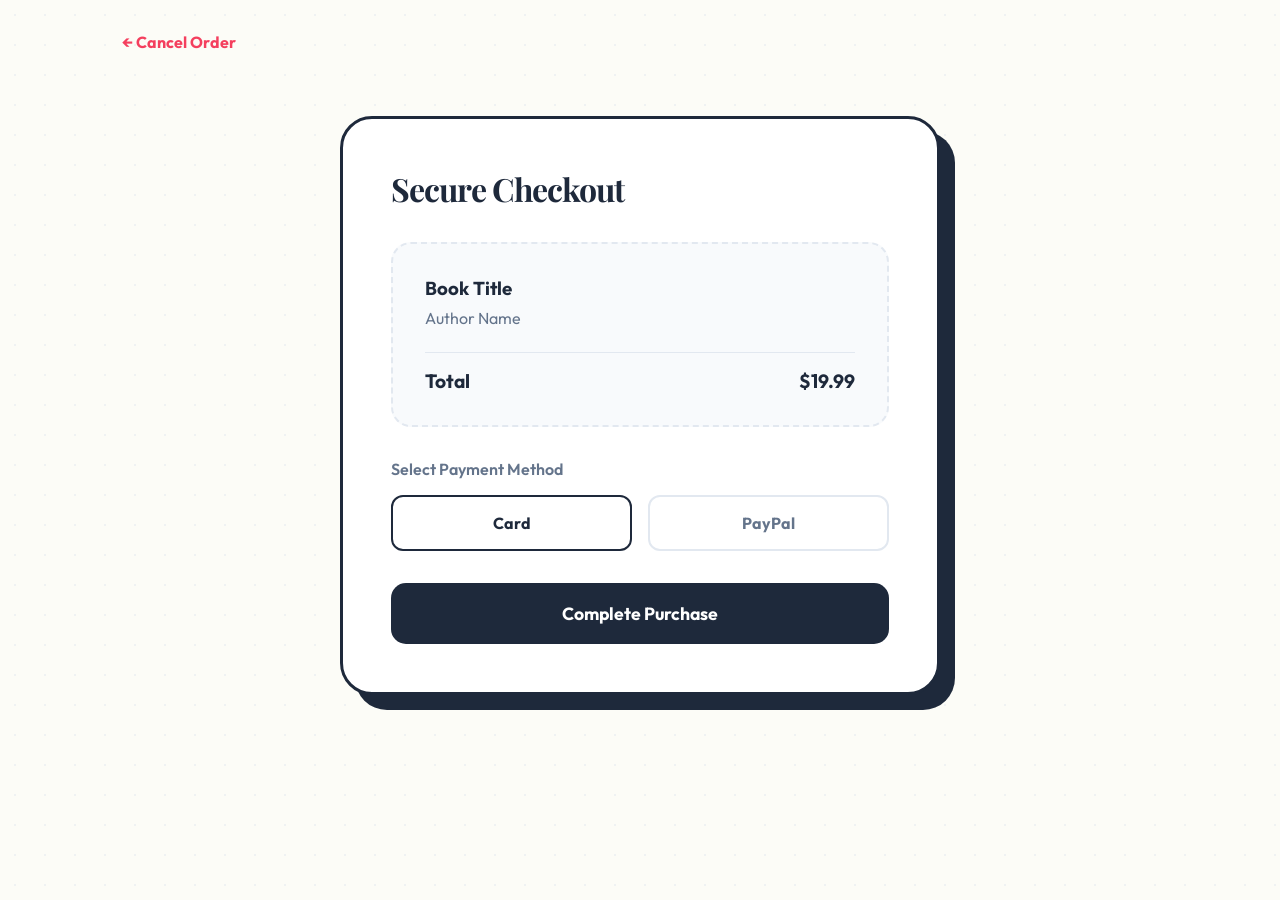
==== checkout.html @ 8798975a "Initial commit: MY BOOK SELF app" ====
<!DOCTYPE html>
<html lang="en">
<head>
    <meta charset="UTF-8">
    <meta name="viewport" content="width=device-width, initial-scale=1.0">
    <title>Checkout | MY BOOK SELF</title>
    <link rel="stylesheet" href="style.css">
    <style>
        .checkout-container {
            max-width: 600px;
            margin: 4rem auto;
            padding: 3rem;
            background: white;
            border-radius: 32px;
            border: 3px solid var(--text-main);
            box-shadow: 15px 15px 0px var(--text-main);
        }
        .order-summary {
            background: #f8fafc;
            padding: 2rem;
            border-radius: 20px;
            margin: 2rem 0;
            border: 2px dashed var(--border-light);
        }
        .payment-method {
            display: grid;
            gap: 1rem;
            margin-top: 2rem;
        }
        .pay-btn {
            background: var(--text-main);
            color: white;
            padding: 1.2rem;
            border-radius: 15px;
            font-weight: 700;
            border: none;
            cursor: pointer;
            font-size: 1.1rem;
            transition: var(--transition-bounce);
        }
        .pay-btn:hover {
            transform: translateY(-4px);
            box-shadow: 0 10px 20px rgba(30, 41, 59, 0.2);
        }
    </style>
</head>
<body>
    <div class="container">
        <a href="index.html" style="color: var(--accent-primary); text-decoration: none; font-weight: 700;">← Cancel Order</a>
        <div class="checkout-container">
            <h1 class="logo" style="font-size: 2rem; margin-bottom: 2rem;">Secure Checkout</h1>
            
            <div class="order-summary">
                <h3 id="bookTitle" style="margin-bottom: 0.5rem;">Book Title</h3>
                <p id="bookAuthor" style="color: var(--text-muted); margin-bottom: 1.5rem;">Author Name</p>
                <div style="display: flex; justify-content: space-between; font-weight: 700; font-size: 1.2rem; border-top: 1px solid var(--border-light); padding-top: 1rem;">
                    <span>Total</span>
                    <span>$19.99</span>
                </div>
            </div>

            <div class="payment-method">
                <p style="font-weight: 600; color: var(--text-muted);">Select Payment Method</p>
                <div style="display: flex; gap: 1rem;">
                    <div style="flex: 1; padding: 1rem; border: 2px solid var(--text-main); border-radius: 12px; text-align: center; font-weight: 700;">Card</div>
                    <div style="flex: 1; padding: 1rem; border: 2px solid var(--border-light); border-radius: 12px; text-align: center; font-weight: 700; color: var(--text-muted);">PayPal</div>
                </div>
            </div>

            <button class="pay-btn" style="width: 100%; margin-top: 2rem;">Complete Purchase</button>
        </div>
    </div>

    <script>
        const params = new URLSearchParams(window.location.search);
        const title = params.get('title');
        const author = params.get('author');
        
        if (title) document.getElementById('bookTitle').innerText = title;
        if (author) document.getElementById('bookAuthor').innerText = author;
    </script>
</body>
</html>
---- style.css ----
@import url('https://fonts.googleapis.com/css2?family=Outfit:wght@300;400;600;700&family=Playfair+Display:wght@700&display=swap');

:root {
    --bg-main: #fcfcf7;
    --bg-card: #ffffff;
    --accent-primary: #f43f5e; /* Vibrant Coral */
    --accent-secondary: #0ea5e9; /* Sky Blue */
    --text-main: #1e293b;
    --text-muted: #64748b;
    --border-light: #e2e8f0;
    --shadow-soft: 0 10px 25px -5px rgba(0, 0, 0, 0.05), 0 8px 10px -6px rgba(0, 0, 0, 0.05);
    --shadow-hover: 0 20px 25px -5px rgba(0, 0, 0, 0.1), 0 10px 10px -5px rgba(0, 0, 0, 0.04);
    --transition-bounce: all 0.5s cubic-bezier(0.34, 1.56, 0.64, 1);
}

* {
    margin: 0;
    padding: 0;
    box-sizing: border-box;
    font-family: 'Outfit', sans-serif;
}

body {
    background-color: var(--bg-main);
    color: var(--text-main);
    min-height: 100vh;
    padding-bottom: 5rem;
}

/* Background Pattern */
body::before {
    content: '';
    position: fixed;
    top: 0;
    left: 0;
    width: 100%;
    height: 100%;
    background-image: radial-gradient(#e2e8f0 1px, transparent 1px);
    background-size: 30px 30px;
    z-index: -1;
    opacity: 0.5;
}

.container {
    max-width: 1100px;
    margin: 0 auto;
    padding: 2rem;
}

header {
    display: flex;
    justify-content: space-between;
    align-items: center;
    margin-bottom: 4rem;
    padding: 2rem 0;
    gap: 2rem;
    flex-wrap: wrap;
}

.logo {
    font-family: 'Playfair Display', serif;
    font-size: 2.2rem;
    color: var(--text-main);
    letter-spacing: -1px;
}

.logo span {
    color: var(--accent-primary);
}

.search-bar {
    background: var(--bg-card);
    border: 2px solid var(--text-main);
    padding: 0.8rem 1.5rem;
    border-radius: 50px;
    display: flex;
    align-items: center;
    width: 100%;
    max-width: 350px;
    box-shadow: 4px 4px 0px var(--text-main);
    transition: var(--transition-bounce);
}

.search-bar:focus-within {
    transform: translate(-2px, -2px);
    box-shadow: 6px 6px 0px var(--text-main);
}

.search-bar input {
    background: transparent;
    border: none;
    outline: none;
    width: 100%;
    font-size: 1rem;
    color: var(--text-main);
}

/* Filter Navigation */
.filters {
    display: flex;
    gap: 1rem;
    margin-bottom: 3rem;
    overflow-x: auto;
    padding: 0.5rem 0;
}

.filter-btn {
    background: var(--bg-card);
    border: 2px solid var(--border-light);
    padding: 0.7rem 1.5rem;
    border-radius: 15px;
    cursor: pointer;
    font-weight: 600;
    color: var(--text-muted);
    transition: var(--transition-bounce);
    white-space: nowrap;
}

.filter-btn:hover {
    border-color: var(--text-main);
    color: var(--text-main);
    transform: translateY(-2px);
}

.filter-btn.active {
    background: var(--text-main);
    color: white;
    border-color: var(--text-main);
    box-shadow: 0 10px 20px rgba(30, 41, 59, 0.2);
}

/* Book Grid */
.book-grid {
    display: grid;
    grid-template-columns: repeat(auto-fill, minmax(250px, 1fr));
    gap: 3rem;
}

.book-card {
    background: var(--bg-card);
    border-radius: 24px;
    padding: 1.2rem;
    border: 2px solid var(--border-light);
    transition: var(--transition-bounce);
    position: relative;
}

.book-card:hover {
    transform: translateY(-12px) rotate(1deg);
    border-color: var(--text-main);
    box-shadow: 12px 12px 0px rgba(30, 41, 59, 0.05);
}

.book-cover-container {
    width: 100%;
    height: 320px;
    border-radius: 16px;
    overflow: hidden;
    margin-bottom: 1.5rem;
    background: #f1f5f9;
    box-shadow: var(--shadow-soft);
}

.book-cover {
    width: 100%;
    height: 100%;
    object-fit: cover;
    transition: var(--transition-bounce);
}

.book-card:hover .book-cover {
    transform: scale(1.05);
}

.book-title {
    font-size: 1.2rem;
    font-weight: 700;
    margin-bottom: 0.4rem;
    color: var(--text-main);
}

.book-author {
    font-size: 0.9rem;
    color: var(--text-muted);
    margin-bottom: 1rem;
}

.status-badge {
    display: inline-block;
    padding: 0.4rem 0.8rem;
    border-radius: 8px;
    font-size: 0.75rem;
    font-weight: 700;
    text-transform: uppercase;
    letter-spacing: 0.5px;
}

.status-reading { background: #fef3c7; color: #92400e; }
.status-want { background: #e0f2fe; color: #075985; }
.status-finished { background: #dcfce7; color: #166534; }

/* Card Actions */
.card-actions {
    display: flex;
    gap: 0.8rem;
    margin-top: 1rem;
}

.card-actions button {
    flex: 1;
    padding: 0.6rem;
    border-radius: 10px;
    font-size: 0.85rem;
    font-weight: 600;
    cursor: pointer;
    transition: var(--transition-bounce);
}

.btn-primary {
    background: var(--text-main);
    color: white;
    border: none;
}

.btn-primary:hover {
    transform: translateY(-2px);
    box-shadow: 0 5px 15px rgba(30, 41, 59, 0.2);
}

.btn-secondary {
    background: transparent;
    border: 2px solid var(--border-light);
    color: var(--text-main);
}

.btn-secondary:hover {
    border-color: var(--text-main);
    background: rgba(30, 41, 59, 0.02);
}

.btn-delete {
    background: none;
    border: none;
    color: #f43f5e;
    font-size: 0.8rem;
    font-weight: 600;
    cursor: pointer;
    opacity: 0.6;
    transition: 0.3s;
}

.btn-delete:hover {
    opacity: 1;
    text-decoration: underline;
}

/* Action Buttons */
.btn-add {
    background: var(--accent-primary);
    color: white;
    border: none;
    padding: 1rem 2rem;
    border-radius: 50px;
    font-weight: 700;
    font-size: 1rem;
    cursor: pointer;
    box-shadow: 0 4px 15px rgba(244, 63, 94, 0.3);
    transition: var(--transition-bounce);
}

.btn-add:hover {
    transform: scale(1.05) translateY(-2px);
    box-shadow: 0 8px 25px rgba(244, 63, 94, 0.4);
}

/* Modal */
.modal-overlay {
    position: fixed;
    top: 0;
    left: 0;
    width: 100%;
    height: 100%;
    background: rgba(252, 252, 247, 0.9);
    backdrop-filter: blur(8px);
    display: flex;
    justify-content: center;
    align-items: center;
    z-index: 1000;
    opacity: 0;
    visibility: hidden;
    transition: var(--transition-bounce);
}

.modal-overlay.active {
    opacity: 1;
    visibility: visible;
}

.modal-content {
    background: white;
    width: 90%;
    max-width: 500px;
    padding: 3rem;
    border: 3px solid var(--text-main);
    border-radius: 32px;
    box-shadow: 15px 15px 0px var(--text-main);
    transform: scale(0.9) rotate(-2deg);
    transition: var(--transition-bounce);
}

.modal-overlay.active .modal-content {
    transform: scale(1) rotate(0deg);
}

.form-group input, .form-group select {
    border: 2px solid var(--border-light);
    padding: 1rem;
    border-radius: 12px;
    font-size: 1rem;
}

.form-group input:focus {
    border-color: var(--text-main);
}

/* Responsive */
@media (max-width: 768px) {
    header {
        flex-direction: column;
        align-items: flex-start;
    }
    .search-bar {
        max-width: 100%;
    }
}
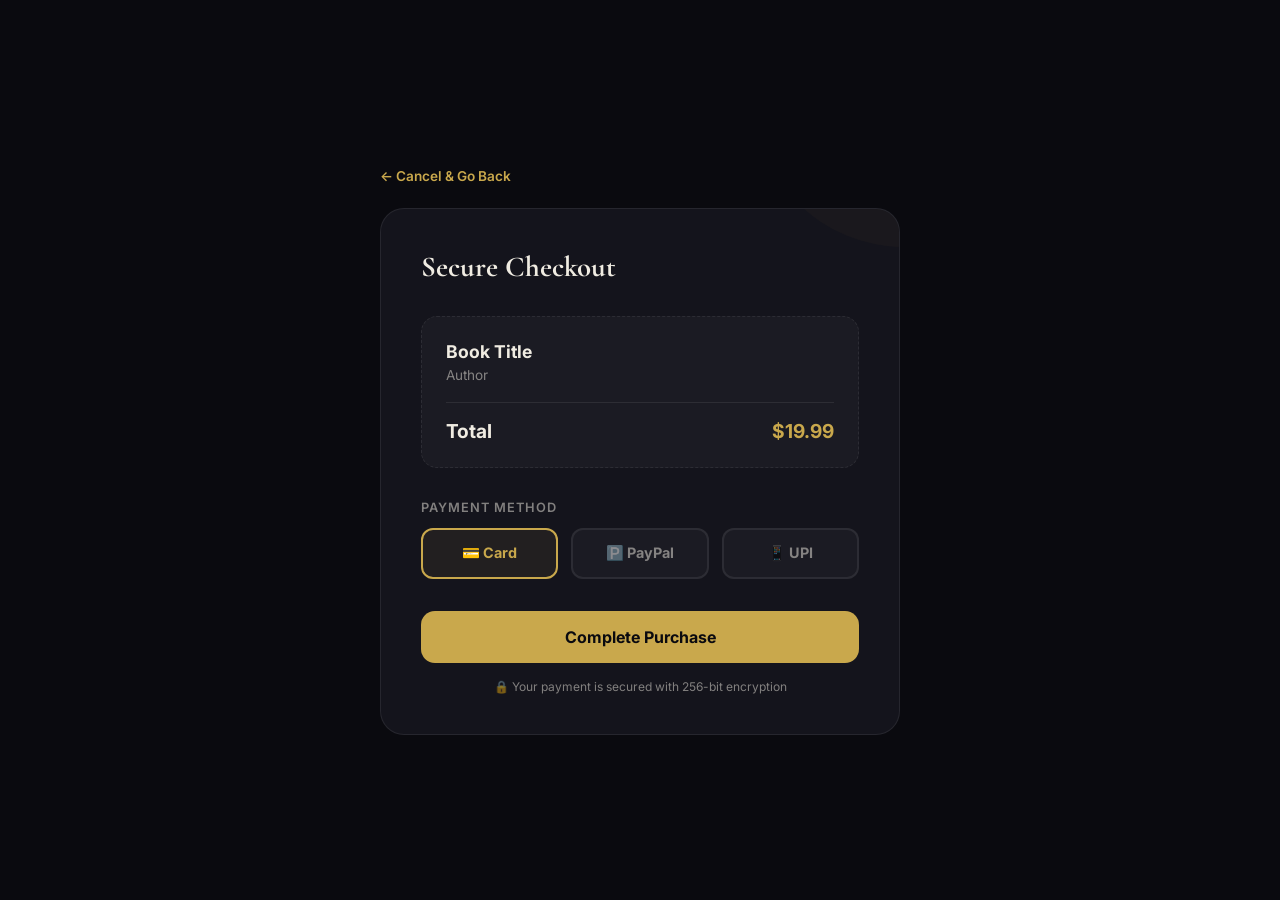
==== commit dfd8261c: "Premium redesign: update checkout.html" ====
--- a/checkout.html
+++ b/checkout.html
@@ -4,80 +4,117 @@
     <meta charset="UTF-8">
     <meta name="viewport" content="width=device-width, initial-scale=1.0">
     <title>Checkout | MY BOOK SELF</title>
-    <link rel="stylesheet" href="style.css">
+    <link rel="preconnect" href="https://fonts.googleapis.com">
+    <link href="https://fonts.googleapis.com/css2?family=Cormorant+Garamond:wght@600;700&family=Inter:wght@400;500;600;700&display=swap" rel="stylesheet">
     <style>
-        .checkout-container {
-            max-width: 600px;
-            margin: 4rem auto;
-            padding: 3rem;
-            background: white;
-            border-radius: 32px;
-            border: 3px solid var(--text-main);
-            box-shadow: 15px 15px 0px var(--text-main);
+        :root {
+            --bg: #0a0a0f; --surface: #14141c; --border: rgba(255,255,255,0.08);
+            --accent: #c9a84c; --accent-glow: rgba(201,168,76,0.25);
+            --text: #f0ece2; --text-dim: rgba(240,236,226,0.5);
+            --danger: #e74c5e; --success: #4ade80;
         }
-        .order-summary {
-            background: #f8fafc;
+        * { margin: 0; padding: 0; box-sizing: border-box; }
+        body {
+            font-family: 'Inter', system-ui, sans-serif;
+            background: var(--bg); color: var(--text);
+            min-height: 100vh; display: flex; align-items: center; justify-content: center;
             padding: 2rem;
-            border-radius: 20px;
-            margin: 2rem 0;
-            border: 2px dashed var(--border-light);
         }
-        .payment-method {
-            display: grid;
-            gap: 1rem;
-            margin-top: 2rem;
+        .checkout-wrap { width: 100%; max-width: 520px; }
+        .back-link {
+            display: inline-flex; align-items: center; gap: 0.4rem;
+            color: var(--accent); text-decoration: none; font-weight: 600;
+            font-size: 0.85rem; margin-bottom: 1.5rem; transition: opacity 0.2s;
         }
+        .back-link:hover { opacity: 0.7; }
+        .checkout-card {
+            background: var(--surface); border: 1px solid var(--border);
+            border-radius: 24px; padding: 2.5rem; position: relative; overflow: hidden;
+        }
+        .checkout-card::before {
+            content: ''; position: absolute; top: -50%; right: -30%;
+            width: 300px; height: 300px; border-radius: 50%;
+            background: var(--accent); opacity: 0.03; pointer-events: none;
+        }
+        .checkout-title {
+            font-family: 'Cormorant Garamond', serif; font-size: 1.8rem;
+            font-weight: 700; margin-bottom: 2rem;
+        }
+        .order-box {
+            background: rgba(255,255,255,0.03); border: 1px dashed var(--border);
+            border-radius: 16px; padding: 1.5rem; margin-bottom: 2rem;
+        }
+        .order-book { font-weight: 700; font-size: 1.1rem; margin-bottom: 0.3rem; }
+        .order-author { color: var(--text-dim); font-size: 0.85rem; margin-bottom: 1.2rem; }
+        .order-total {
+            display: flex; justify-content: space-between; align-items: center;
+            border-top: 1px solid var(--border); padding-top: 1rem;
+            font-weight: 700; font-size: 1.2rem;
+        }
+        .order-total .price { color: var(--accent); }
+        .payment-label { font-weight: 600; color: var(--text-dim); font-size: 0.8rem;
+            text-transform: uppercase; letter-spacing: 1px; margin-bottom: 0.8rem; }
+        .pay-options { display: flex; gap: 0.8rem; margin-bottom: 2rem; }
+        .pay-opt {
+            flex: 1; padding: 0.9rem; text-align: center; font-weight: 700;
+            border-radius: 12px; cursor: pointer; transition: all 0.2s;
+            font-size: 0.9rem; border: 2px solid var(--border);
+            background: rgba(255,255,255,0.03); color: var(--text-dim);
+        }
+        .pay-opt.selected { border-color: var(--accent); color: var(--accent); background: rgba(201,168,76,0.08); }
+        .pay-opt:hover { border-color: rgba(255,255,255,0.2); }
         .pay-btn {
-            background: var(--text-main);
-            color: white;
-            padding: 1.2rem;
-            border-radius: 15px;
-            font-weight: 700;
-            border: none;
-            cursor: pointer;
-            font-size: 1.1rem;
-            transition: var(--transition-bounce);
+            width: 100%; padding: 1rem; border: none; border-radius: 14px;
+            background: var(--accent); color: var(--bg); font-weight: 700;
+            font-size: 1rem; cursor: pointer; transition: all 0.3s;
+            font-family: inherit;
         }
-        .pay-btn:hover {
-            transform: translateY(-4px);
-            box-shadow: 0 10px 20px rgba(30, 41, 59, 0.2);
+        .pay-btn:hover { box-shadow: 0 10px 30px var(--accent-glow); transform: translateY(-2px); }
+        .secure-note {
+            text-align: center; margin-top: 1rem; font-size: 0.75rem;
+            color: var(--text-dim);
+        }
+        @media (max-width: 480px) {
+            body { padding: 1rem; }
+            .checkout-card { padding: 1.5rem; border-radius: 18px; }
         }
     </style>
 </head>
 <body>
-    <div class="container">
-        <a href="index.html" style="color: var(--accent-primary); text-decoration: none; font-weight: 700;">← Cancel Order</a>
-        <div class="checkout-container">
-            <h1 class="logo" style="font-size: 2rem; margin-bottom: 2rem;">Secure Checkout</h1>
-            
-            <div class="order-summary">
-                <h3 id="bookTitle" style="margin-bottom: 0.5rem;">Book Title</h3>
-                <p id="bookAuthor" style="color: var(--text-muted); margin-bottom: 1.5rem;">Author Name</p>
-                <div style="display: flex; justify-content: space-between; font-weight: 700; font-size: 1.2rem; border-top: 1px solid var(--border-light); padding-top: 1rem;">
+    <div class="checkout-wrap">
+        <a href="index.html" class="back-link">← Cancel & Go Back</a>
+        <div class="checkout-card">
+            <h1 class="checkout-title">Secure Checkout</h1>
+            <div class="order-box">
+                <p class="order-book" id="bookTitle">Book Title</p>
+                <p class="order-author" id="bookAuthor">Author</p>
+                <div class="order-total">
                     <span>Total</span>
-                    <span>$19.99</span>
+                    <span class="price">$19.99</span>
                 </div>
             </div>
-
-            <div class="payment-method">
-                <p style="font-weight: 600; color: var(--text-muted);">Select Payment Method</p>
-                <div style="display: flex; gap: 1rem;">
-                    <div style="flex: 1; padding: 1rem; border: 2px solid var(--text-main); border-radius: 12px; text-align: center; font-weight: 700;">Card</div>
-                    <div style="flex: 1; padding: 1rem; border: 2px solid var(--border-light); border-radius: 12px; text-align: center; font-weight: 700; color: var(--text-muted);">PayPal</div>
-                </div>
+            <p class="payment-label">Payment Method</p>
+            <div class="pay-options">
+                <div class="pay-opt selected" onclick="selectPay(this)">💳 Card</div>
+                <div class="pay-opt" onclick="selectPay(this)">🅿️ PayPal</div>
+                <div class="pay-opt" onclick="selectPay(this)">📱 UPI</div>
             </div>
-
-            <button class="pay-btn" style="width: 100%; margin-top: 2rem;">Complete Purchase</button>
+            <button class="pay-btn" onclick="completePurchase()">Complete Purchase</button>
+            <p class="secure-note">🔒 Your payment is secured with 256-bit encryption</p>
         </div>
     </div>
-
     <script>
         const params = new URLSearchParams(window.location.search);
-        const title = params.get('title');
-        const author = params.get('author');
-        
-        if (title) document.getElementById('bookTitle').innerText = title;
-        if (author) document.getElementById('bookAuthor').innerText = author;
+        if (params.get('title')) document.getElementById('bookTitle').textContent = decodeURIComponent(params.get('title'));
+        if (params.get('author')) document.getElementById('bookAuthor').textContent = decodeURIComponent(params.get('author'));
+        function selectPay(el) {
+            document.querySelectorAll('.pay-opt').forEach(o => o.classList.remove('selected'));
+            el.classList.add('selected');
+        }
+        function completePurchase() {
+            alert('Thank you for your purchase! 🎉');
+            window.location.href = 'index.html';
+        }
     </script>
 </body>
 </html>
